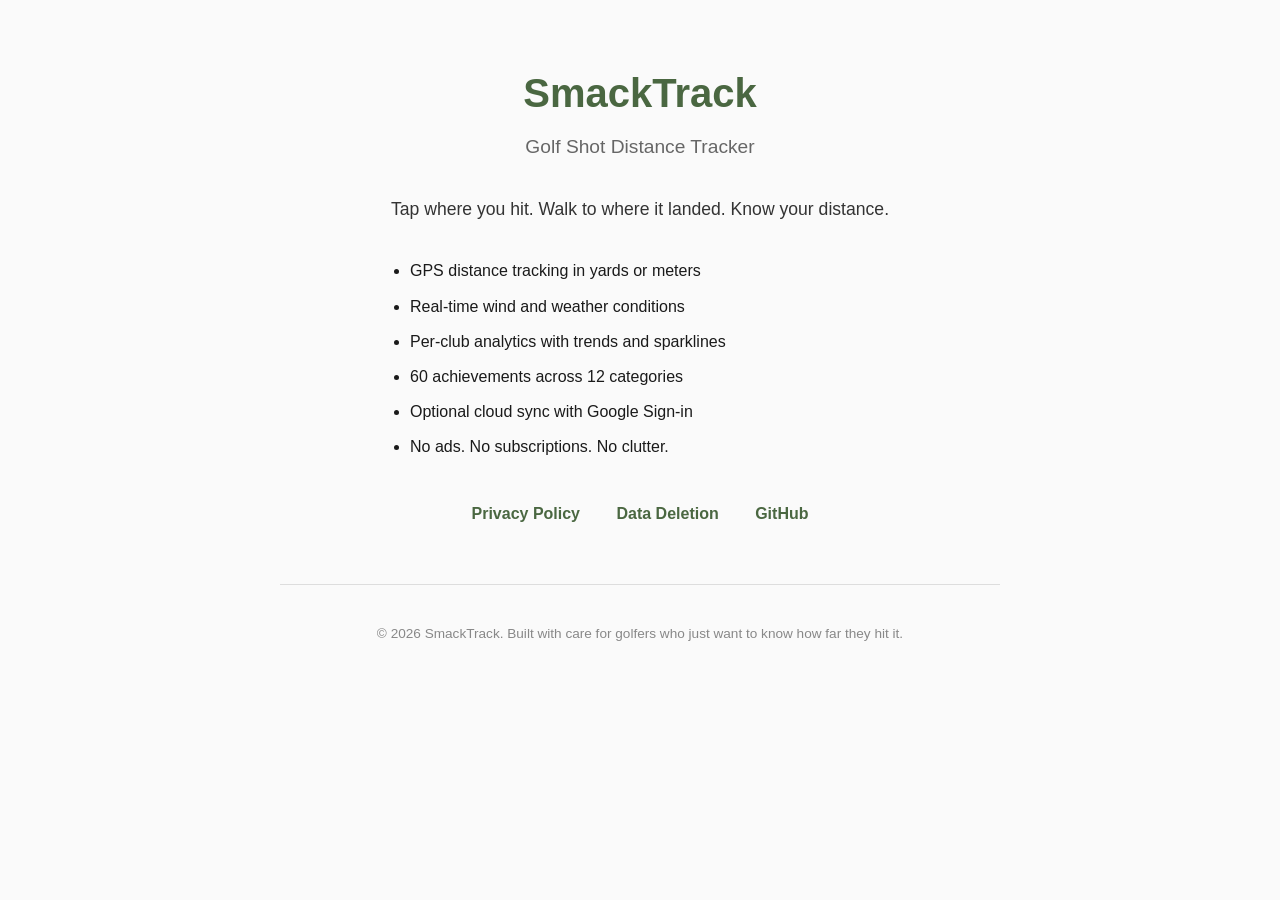
==== docs/index.html @ 41d56b4c "Merge branch 'feature/testing-cicd-branching'" ====
<!DOCTYPE html>
<html lang="en">
<head>
    <meta charset="UTF-8">
    <meta name="viewport" content="width=device-width, initial-scale=1.0">
    <title>SmackTrack - Golf Shot Distance Tracker</title>
    <style>
        body {
            font-family: -apple-system, BlinkMacSystemFont, "Segoe UI", Roboto, sans-serif;
            max-width: 720px;
            margin: 0 auto;
            padding: 2rem 1.5rem;
            line-height: 1.7;
            color: #1a1a1a;
            background: #fafafa;
            text-align: center;
        }
        h1 { color: #4A6741; margin-bottom: 0.25rem; font-size: 2.5rem; }
        .subtitle { color: #666; margin-top: 0; font-size: 1.2rem; }
        .tagline { color: #333; font-size: 1.1rem; margin: 2rem 0; }
        .features { text-align: left; max-width: 500px; margin: 2rem auto; }
        .features li { margin-bottom: 0.5rem; }
        .links { margin-top: 2rem; }
        .links a {
            display: inline-block;
            margin: 0.5rem 1rem;
            color: #4A6741;
            text-decoration: none;
            font-weight: 600;
        }
        .links a:hover { text-decoration: underline; }
        .footer { margin-top: 3rem; padding-top: 1.5rem; border-top: 1px solid #ddd; color: #888; font-size: 0.85rem; }
    </style>
</head>
<body>

<h1>SmackTrack</h1>
<p class="subtitle">Golf Shot Distance Tracker</p>
<p class="tagline">Tap where you hit. Walk to where it landed. Know your distance.</p>

<ul class="features">
    <li>GPS distance tracking in yards or meters</li>
    <li>Real-time wind and weather conditions</li>
    <li>Per-club analytics with trends and sparklines</li>
    <li>60 achievements across 12 categories</li>
    <li>Optional cloud sync with Google Sign-in</li>
    <li>No ads. No subscriptions. No clutter.</li>
</ul>

<div class="links">
    <a href="privacy-policy.html">Privacy Policy</a>
    <a href="data-deletion.html">Data Deletion</a>
    <a href="https://github.com/bailz66/HowFarDidIHitIt">GitHub</a>
</div>

<div class="footer">
    <p>&copy; 2026 SmackTrack. Built with care for golfers who just want to know how far they hit it.</p>
</div>

</body>
</html>
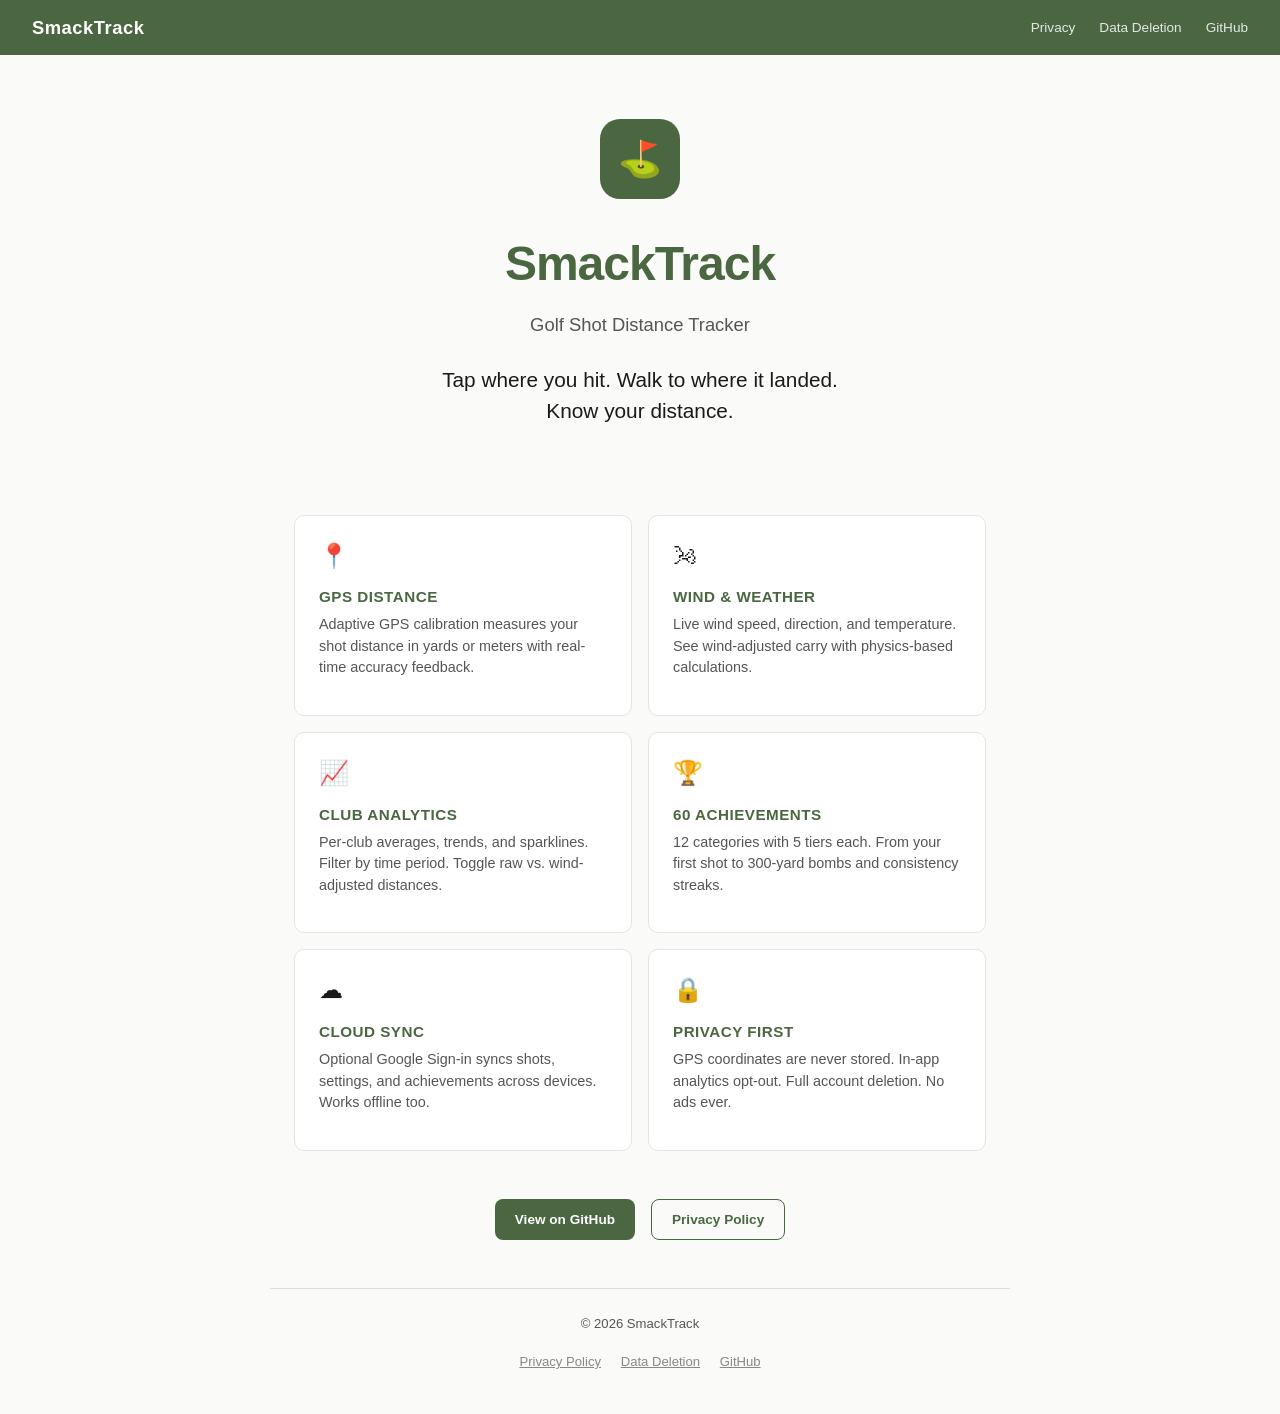
==== commit 7f12f39e: "Merge branch 'feature/testing-cicd-branching'" ====
--- a/docs/index.html
+++ b/docs/index.html
@@ -3,58 +3,72 @@
 <head>
     <meta charset="UTF-8">
     <meta name="viewport" content="width=device-width, initial-scale=1.0">
-    <title>SmackTrack - Golf Shot Distance Tracker</title>
-    <style>
-        body {
-            font-family: -apple-system, BlinkMacSystemFont, "Segoe UI", Roboto, sans-serif;
-            max-width: 720px;
-            margin: 0 auto;
-            padding: 2rem 1.5rem;
-            line-height: 1.7;
-            color: #1a1a1a;
-            background: #fafafa;
-            text-align: center;
-        }
-        h1 { color: #4A6741; margin-bottom: 0.25rem; font-size: 2.5rem; }
-        .subtitle { color: #666; margin-top: 0; font-size: 1.2rem; }
-        .tagline { color: #333; font-size: 1.1rem; margin: 2rem 0; }
-        .features { text-align: left; max-width: 500px; margin: 2rem auto; }
-        .features li { margin-bottom: 0.5rem; }
-        .links { margin-top: 2rem; }
-        .links a {
-            display: inline-block;
-            margin: 0.5rem 1rem;
-            color: #4A6741;
-            text-decoration: none;
-            font-weight: 600;
-        }
-        .links a:hover { text-decoration: underline; }
-        .footer { margin-top: 3rem; padding-top: 1.5rem; border-top: 1px solid #ddd; color: #888; font-size: 0.85rem; }
-    </style>
+    <title>SmackTrack — Golf Shot Distance Tracker</title>
+    <link rel="stylesheet" href="style.css">
 </head>
 <body>
 
-<h1>SmackTrack</h1>
-<p class="subtitle">Golf Shot Distance Tracker</p>
-<p class="tagline">Tap where you hit. Walk to where it landed. Know your distance.</p>
+<nav class="nav">
+    <a href="index.html" class="nav-brand">SmackTrack</a>
+    <div class="nav-links">
+        <a href="privacy-policy.html">Privacy</a>
+        <a href="data-deletion.html">Data Deletion</a>
+        <a href="https://github.com/bailz66/HowFarDidIHitIt">GitHub</a>
+    </div>
+</nav>
 
-<ul class="features">
-    <li>GPS distance tracking in yards or meters</li>
-    <li>Real-time wind and weather conditions</li>
-    <li>Per-club analytics with trends and sparklines</li>
-    <li>60 achievements across 12 categories</li>
-    <li>Optional cloud sync with Google Sign-in</li>
-    <li>No ads. No subscriptions. No clutter.</li>
-</ul>
+<div class="hero">
+    <div class="hero-icon">&#9971;</div>
+    <h1>SmackTrack</h1>
+    <p class="subtitle">Golf Shot Distance Tracker</p>
+    <p class="tagline">Tap where you hit. Walk to where it landed.<br>Know your distance.</p>
+</div>
 
-<div class="links">
-    <a href="privacy-policy.html">Privacy Policy</a>
-    <a href="data-deletion.html">Data Deletion</a>
-    <a href="https://github.com/bailz66/HowFarDidIHitIt">GitHub</a>
+<div class="features-grid">
+    <div class="feature-card">
+        <div class="icon">&#128205;</div>
+        <h3>GPS Distance</h3>
+        <p>Adaptive GPS calibration measures your shot distance in yards or meters with real-time accuracy feedback.</p>
+    </div>
+    <div class="feature-card">
+        <div class="icon">&#127788;</div>
+        <h3>Wind &amp; Weather</h3>
+        <p>Live wind speed, direction, and temperature. See wind-adjusted carry with physics-based calculations.</p>
+    </div>
+    <div class="feature-card">
+        <div class="icon">&#128200;</div>
+        <h3>Club Analytics</h3>
+        <p>Per-club averages, trends, and sparklines. Filter by time period. Toggle raw vs. wind-adjusted distances.</p>
+    </div>
+    <div class="feature-card">
+        <div class="icon">&#127942;</div>
+        <h3>60 Achievements</h3>
+        <p>12 categories with 5 tiers each. From your first shot to 300-yard bombs and consistency streaks.</p>
+    </div>
+    <div class="feature-card">
+        <div class="icon">&#9729;</div>
+        <h3>Cloud Sync</h3>
+        <p>Optional Google Sign-in syncs shots, settings, and achievements across devices. Works offline too.</p>
+    </div>
+    <div class="feature-card">
+        <div class="icon">&#128274;</div>
+        <h3>Privacy First</h3>
+        <p>GPS coordinates are never stored. In-app analytics opt-out. Full account deletion. No ads ever.</p>
+    </div>
+</div>
+
+<div class="cta-row">
+    <a href="https://github.com/bailz66/HowFarDidIHitIt" class="cta-badge cta-primary">View on GitHub</a>
+    <a href="privacy-policy.html" class="cta-badge cta-outline">Privacy Policy</a>
 </div>
 
 <div class="footer">
-    <p>&copy; 2026 SmackTrack. Built with care for golfers who just want to know how far they hit it.</p>
+    <p>&copy; 2026 SmackTrack</p>
+    <p>
+        <a href="privacy-policy.html">Privacy Policy</a>
+        <a href="data-deletion.html">Data Deletion</a>
+        <a href="https://github.com/bailz66/HowFarDidIHitIt">GitHub</a>
+    </p>
 </div>
 
 </body>
--- a/docs/style.css
+++ b/docs/style.css
@@ -0,0 +1,250 @@
+/* SmackTrack Web — Shared Design System */
+/* Matches the app's sage green editorial palette */
+
+:root {
+    --sage: #4A6741;
+    --sage-dark: #3A5233;
+    --sage-light: #6B8C61;
+    --sage-tint: #E8EFE6;
+    --text-primary: #1a1a1a;
+    --text-secondary: #555;
+    --text-tertiary: #888;
+    --border: #ddd;
+    --bg: #FAFBF9;
+    --card-bg: #fff;
+    --card-border: #E2E5E0;
+}
+
+* { box-sizing: border-box; margin: 0; padding: 0; }
+
+body {
+    font-family: -apple-system, BlinkMacSystemFont, "Segoe UI", Roboto, "Helvetica Neue", sans-serif;
+    color: var(--text-primary);
+    background: var(--bg);
+    line-height: 1.7;
+    -webkit-font-smoothing: antialiased;
+}
+
+/* ── Navigation ── */
+.nav {
+    background: var(--sage);
+    padding: 0.75rem 2rem;
+    display: flex;
+    align-items: center;
+    justify-content: space-between;
+    position: sticky;
+    top: 0;
+    z-index: 100;
+}
+.nav-brand {
+    color: #fff;
+    font-size: 1.15rem;
+    font-weight: 700;
+    text-decoration: none;
+    letter-spacing: 0.5px;
+}
+.nav-links { display: flex; gap: 1.5rem; }
+.nav-links a {
+    color: rgba(255,255,255,0.85);
+    text-decoration: none;
+    font-size: 0.85rem;
+    font-weight: 500;
+    transition: color 0.2s;
+}
+.nav-links a:hover { color: #fff; }
+.nav-links a.active { color: #fff; border-bottom: 2px solid #fff; padding-bottom: 2px; }
+
+/* ── Main container ── */
+.container {
+    max-width: 740px;
+    margin: 0 auto;
+    padding: 2.5rem 1.5rem 4rem;
+}
+
+/* ── Hero (landing page) ── */
+.hero {
+    text-align: center;
+    padding: 4rem 1.5rem 3rem;
+    max-width: 740px;
+    margin: 0 auto;
+}
+.hero-icon {
+    width: 80px;
+    height: 80px;
+    background: var(--sage);
+    border-radius: 20px;
+    display: inline-flex;
+    align-items: center;
+    justify-content: center;
+    margin-bottom: 1.5rem;
+    font-size: 2.2rem;
+}
+.hero h1 {
+    font-size: 3rem;
+    font-weight: 800;
+    color: var(--sage);
+    letter-spacing: -1px;
+    margin-bottom: 0.25rem;
+}
+.hero .subtitle {
+    font-size: 1.15rem;
+    color: var(--text-secondary);
+    margin-bottom: 1.5rem;
+}
+.hero .tagline {
+    font-size: 1.3rem;
+    color: var(--text-primary);
+    font-weight: 500;
+    margin-bottom: 2.5rem;
+    line-height: 1.5;
+}
+
+/* ── Feature cards ── */
+.features-grid {
+    display: grid;
+    grid-template-columns: repeat(auto-fit, minmax(300px, 1fr));
+    gap: 1rem;
+    max-width: 740px;
+    margin: 0 auto 3rem;
+    padding: 0 1.5rem;
+}
+.feature-card {
+    background: var(--card-bg);
+    border: 1px solid var(--card-border);
+    border-radius: 10px;
+    padding: 1.25rem 1.5rem;
+    transition: border-color 0.2s;
+}
+.feature-card:hover { border-color: var(--sage-light); }
+.feature-card .icon { font-size: 1.5rem; margin-bottom: 0.5rem; }
+.feature-card h3 {
+    font-size: 0.95rem;
+    font-weight: 700;
+    color: var(--sage);
+    margin-bottom: 0.25rem;
+    text-transform: uppercase;
+    letter-spacing: 0.5px;
+}
+.feature-card p {
+    font-size: 0.9rem;
+    color: var(--text-secondary);
+    line-height: 1.5;
+}
+
+/* ── CTA / badges ── */
+.cta-row {
+    display: flex;
+    gap: 1rem;
+    justify-content: center;
+    flex-wrap: wrap;
+    max-width: 740px;
+    margin: 0 auto 2rem;
+    padding: 0 1.5rem;
+}
+.cta-badge {
+    display: inline-flex;
+    align-items: center;
+    gap: 0.4rem;
+    padding: 0.5rem 1.25rem;
+    border-radius: 8px;
+    font-size: 0.85rem;
+    font-weight: 600;
+    text-decoration: none;
+    transition: opacity 0.2s;
+}
+.cta-badge:hover { opacity: 0.85; }
+.cta-primary { background: var(--sage); color: #fff; }
+.cta-outline { background: transparent; color: var(--sage); border: 1.5px solid var(--sage); }
+
+/* ── Page header (non-landing) ── */
+.page-header {
+    margin-bottom: 2rem;
+    padding-bottom: 1.5rem;
+    border-bottom: 1px solid var(--border);
+}
+.page-header h1 {
+    font-size: 1.8rem;
+    font-weight: 800;
+    color: var(--sage);
+    margin-bottom: 0.15rem;
+}
+.page-header .subtitle {
+    color: var(--text-secondary);
+    font-size: 1rem;
+}
+.page-header .updated {
+    color: var(--text-tertiary);
+    font-size: 0.82rem;
+    margin-top: 0.25rem;
+}
+
+/* ── Content sections ── */
+h2 {
+    font-size: 1.15rem;
+    font-weight: 700;
+    color: var(--text-primary);
+    margin-top: 2.25rem;
+    margin-bottom: 0.75rem;
+    text-transform: uppercase;
+    letter-spacing: 0.3px;
+    font-size: 0.95rem;
+}
+p { margin-bottom: 1rem; color: var(--text-secondary); }
+ul { padding-left: 1.25rem; margin-bottom: 1rem; }
+li { margin-bottom: 0.5rem; color: var(--text-secondary); font-size: 0.95rem; }
+li strong { color: var(--text-primary); }
+a { color: var(--sage); }
+a:hover { color: var(--sage-dark); }
+
+/* ── Step cards (data deletion) ── */
+.step-card {
+    background: var(--card-bg);
+    border: 1px solid var(--card-border);
+    border-radius: 10px;
+    padding: 1.25rem 1.5rem;
+    margin-bottom: 0.75rem;
+    display: flex;
+    gap: 1rem;
+    align-items: flex-start;
+}
+.step-num {
+    background: var(--sage);
+    color: #fff;
+    width: 28px;
+    height: 28px;
+    border-radius: 50%;
+    display: flex;
+    align-items: center;
+    justify-content: center;
+    font-weight: 700;
+    font-size: 0.85rem;
+    flex-shrink: 0;
+    margin-top: 2px;
+}
+.step-content { flex: 1; }
+.step-content p { margin-bottom: 0.5rem; }
+.step-content ul { margin-top: 0.5rem; }
+
+/* ── Footer ── */
+.footer {
+    max-width: 740px;
+    margin: 3rem auto 0;
+    padding: 1.5rem;
+    border-top: 1px solid var(--border);
+    text-align: center;
+    color: var(--text-tertiary);
+    font-size: 0.82rem;
+}
+.footer a { color: var(--text-tertiary); margin: 0 0.5rem; }
+.footer a:hover { color: var(--sage); }
+
+/* ── Responsive ── */
+@media (max-width: 600px) {
+    .hero h1 { font-size: 2.2rem; }
+    .hero .tagline { font-size: 1.1rem; }
+    .features-grid { grid-template-columns: 1fr; }
+    .nav { padding: 0.75rem 1rem; }
+    .nav-links { gap: 1rem; }
+    .nav-links a { font-size: 0.8rem; }
+    .container { padding: 1.5rem 1rem 3rem; }
+}
